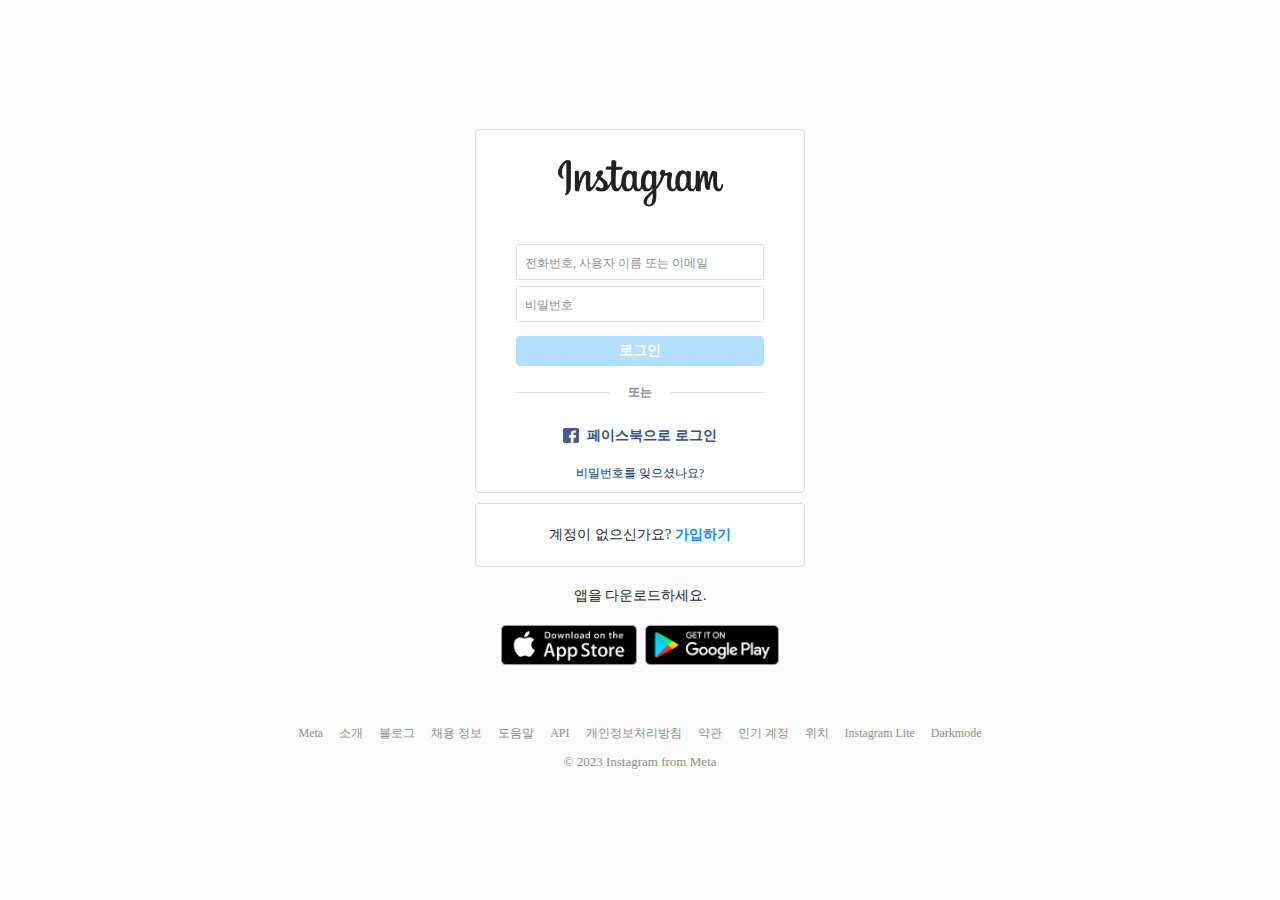
==== login/index.html @ 55e5761c "📝 instagram login page" ====
<!DOCTYPE html>
<html lang="en">
<head>
  <meta charset="UTF-8">
  <meta http-equiv="X-UA-Compatible" content="IE=edge">
  <meta name="viewport" content="width=device-width, initial-scale=1.0">
  <title>Instagram1</title>
  <link rel="apple-touch-icon" sizes="180x180" href="/apple-touch-icon.png">
  <link rel="icon" type="image/png" sizes="32x32" href="/favicon-32x32.png">
  <link rel="icon" type="image/png" sizes="16x16" href="/favicon-16x16.png">
  <link rel="manifest" href="/site.webmanifest">
  <meta name="msapplication-TileColor" content="#da532c">
  <meta name="theme-color" content="#ffffff">
  <link rel="stylesheet" href="./style.css">
</head>
<body>
  <div class="wrapper">
    <div class="form-container">
      <div class="box">
        <h1 class="logo">
          <img src="./images/logo-light.png" alt="instagram light-logo" class="logo-light">
          <img src="./images/logo-dark.png" alt="instagram dark-logo" class="logo-dark">
        </h1>

        <div class="signin-form" id="signin-form">
          <div class="form-group">
            <div class="animate-input">
              <span>전화번호, 사용자 이름 또는 이메일</span>
              <input type="text">
            </div>
          </div>
          <div class="form-group">
            <div class="animate-input">
              <span>비밀번호</span>
              <input type="password">
              <button>비밀번호 표시</button>
            </div>
          </div>
          <div class="btn-group">
            <button class="btn-login" id="btn-login" disabled>로그인</button>
          </div>
          <div class="or-box">
            <div></div>
            <div>또는</div>
            <div></div>
          </div>
          <div class="btn-group">
            <button class="btn-fb">
              <img src="./images/facebook-icon.png" alt="facebook-icon">
              <span>페이스북으로 로그인</span>
            </button>
          </div>
          <a href="" class="forgot-pw">비밀번호를 잊으셨나요?</a>
        </div>
      </div>

      <div class="join-box box">
        <p>
          계정이 없으신가요?
          <a href="">가입하기</a>
        </p>
      </div>

      <div class="app-download">
        <p>앱을 다운로드하세요.</p>
        <div class="store-link">
          <a href="">
            <img src="./images/app-store.png" alt="app-store-img">
          </a>
          <a href="">
            <img src="./images/gg-play.png" alt="gg-play-img">
          </a>
        </div>
      </div>
    </div>

    <footer>
      <ul class="links">
        <li><a href="">Meta</a></li>
        <li><a href="">소개</a></li>
        <li><a href="">블로그</a></li>
        <li><a href="">채용 정보</a></li>
        <li><a href="">도움말</a></li>
        <li><a href="">API</a></li>
        <li><a href="">개인정보처리방침</a></li>
        <li><a href="">약관</a></li>
        <li><a href="">인기 계정</a></li>
        <li><a href="">위치</a></li>
        <li><a href="">Instagram Lite</a></li>
        <li><a href="" id="darkmode-toggle">Darkmode</a></li>
      </ul>
      <div class="copyright">© 2023 Instagram from Meta</div>
    </footer>
  </div>
  <script src="./script.js"></script>
</body>
</html>
---- login/style.css ----
:root {
  --body-bg: #fafafa;
  --box-bg: #fff;
  --box-border-color: #dbdbdb;
  --txt-color: #262626;
  --txt-second-color: #8e8e8e;
  --btn-bg: #0095f6;
  --btn-color: #fff;
  --fb-color: #385185;
  --a-color: #00376b;
}

.dark {
  --body-bg: #151515;
  --box-bg: #151515;
  --box-border-color: #262626;
  --txt-color: #d2d2d2;
}

* {
  margin: 0;
  padding: 0;
  box-sizing: border-box;
}

li {
  list-style: none;
}

a {
  text-decoration: none;
}

body {
  background-color: var(--body-bg);
  color: var(--txt-color);
}

.wrapper {
  display: flex;
  flex-direction: column;
  justify-content: center;
  align-items: center;
  height: 100vh;
}

.form-container {
  width: 350px;
  margin-bottom: 10px;
  padding: 10px;
}

.box {
  border: 1px solid var(--box-border-color);
  background-color: var(--box-bg);
  border-radius: 5px;
}

.form-container .logo {
  width: 175px;
  height: 50px;
  margin: 20px auto;
}

.form-container .logo img {
  width: 100%;
}

.logo-dark {
  display: none;
}

/* body한테 dark라는 클래스가 있을 때 .logo-dark */
.dark .logo-dark {
  display: block;
}

.dark .logo-light {
  display: none;
}

.signin-form {
  padding-top: 24px;
  margin-bottom: 10px;
}

.form-group {
  margin: 0 40px 6px;
  /* margin : 0 40px 6px 40px */
}

.animate-input {
  position: relative;
  height: 36px;
  border: 1px solid var(--box-border-color);
  border-radius: 3px;
}

.animate-input span {
  position: absolute;
  left: 8px;
  font-size: 12px;
  color: var(--txt-second-color);
  line-height: 36px;
  /* 이벤트 제어 : HTML요소에 정의된 클릭을 비활성화 시켜준다. 
  요소가 포인터 이벤트에 반응 X */
  pointer-events: none;
  transform-origin: left;
}

.animate-input input {
  width: 100%;
  height: 100%;
  padding: 8px;
  border: none;
  outline: none;
  background-color: var(--box-bg);
  color: var(--txt-color);
}

.animate-input.active span {
  transform: scale(0.8) translateY(-10px);
}

.animate-input.active input {
  padding: 14px 0 2px 8px;
}

.animate-input button {
  position: absolute;
  right: 8px;
  top: 50%;
  transform: translateY(-50%);
  display: none;
  border: none;
  outline: none;
  background-color:transparent;
  font-weight: 700;
  font-size: 14px;
  cursor: pointer;
}

.animate-input.active button{
  display: inline;
}

.btn-group {
  padding: 8px 40px;
}

.btn-login {
  width: 100%;
  border: none;
  outline: none;
  background-color: var(--btn-bg);
  color: var(--btn-color);
  padding: 6px 10px;
  border-radius: 4px;
  font-size: 14px;
  font-weight: 700;
  cursor: pointer;
}

button:disabled {
  cursor: not-allowed;
  background-color: rgba(0, 149, 246, 0.3);
}

.or-box {
  display: flex;
  align-items: center;
  /* 위, 좌/우, 아래 */
  padding: 10px 40px 18px;

}

.or-box div:nth-child(1),
.or-box div:nth-child(3) {
  flex-grow: 1;
  height: 1px;
  background-color: var(--box-border-color);
}

.or-box div:nth-child(2) {
  font-size: 12px;
  font-weight: 700;
  color: var(--txt-second-color);
  margin: 0 18px;
}

.btn-fb {
  display: flex;
  justify-content: center;
  align-items: center;
  width: 100%;
  border: none;
  outline: none;
  background-color: transparent;
  cursor: pointer;
}

.btn-fb img {
  width: 16px;
  margin-right: 8px;
}

.btn-fb span {
  font-size: 14px;
  font-weight: 700;
  color: var(--fb-color);
}

.forgot-pw {
  display: block;
  font-size: 12px;
  margin-top: 12px;
  text-align: center;
  color: var(--a-color);
}

.join-box {
  margin: 10px 0;
  padding: 22px;
}

.join-box p {
  font-size: 14px;
  text-align: center;
}

.join-box a {
  font-weight: 700;
  color: var(--btn-bg);
}

.app-download {
  display: flex;
  flex-direction: column;
}

.app-download p {
  font-size: 14px;
  text-align: center;
  margin: 10px;
}

.store-link {
  display: flex;
  justify-content: center;
  padding: 10px;
}

.store-link a img {
  height: 40px;
}

.store-link a:nth-child(1) {
  margin-right: 8px;
}

footer {
  padding-top: 24px;
}

.links {
  display: flex;
  justify-content: center;
  align-items: center;
  flex-wrap: wrap;
}

.links a {
  color: var(--txt-second-color);
  font-size: 12px;
  margin: 0 8px;
}

.copyright {
  padding: 12px 0;
  color: var(--txt-second-color);
  font-size: 13px;
  text-align: center;
}
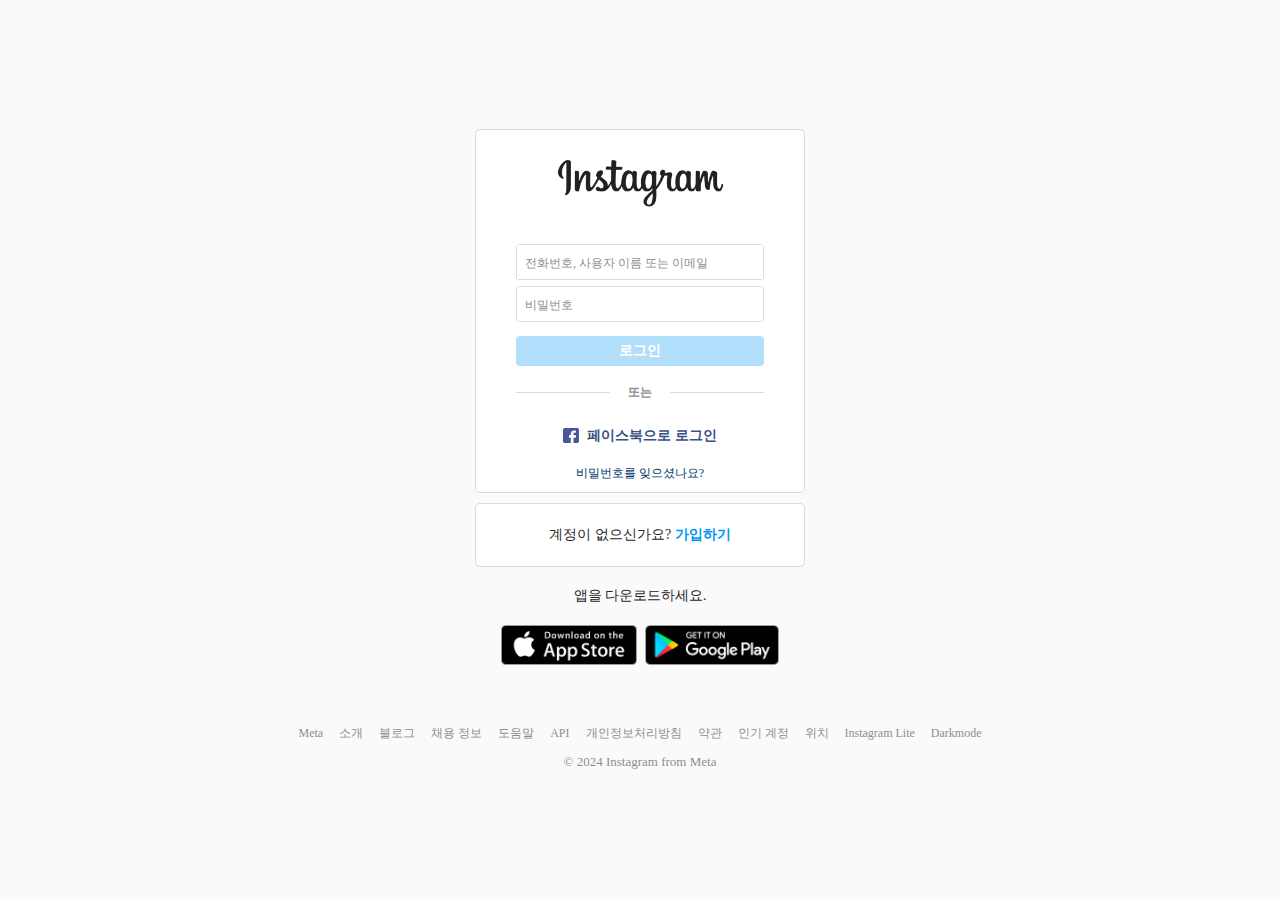
==== commit 9a3757c3: "📝 Change copyright" ====
--- a/login/index.html
+++ b/login/index.html
@@ -4,10 +4,10 @@
   <meta charset="UTF-8">
   <meta http-equiv="X-UA-Compatible" content="IE=edge">
   <meta name="viewport" content="width=device-width, initial-scale=1.0">
-  <title>Instagram1</title>
-  <link rel="apple-touch-icon" sizes="180x180" href="/apple-touch-icon.png">
-  <link rel="icon" type="image/png" sizes="32x32" href="/favicon-32x32.png">
-  <link rel="icon" type="image/png" sizes="16x16" href="/favicon-16x16.png">
+  <title>Instagram</title>
+  <link rel="apple-touch-icon" sizes="180x180" href="./apple-touch-icon.png">
+  <link rel="icon" type="image/png" sizes="32x32" href="./favicon-32x32.png">
+  <link rel="icon" type="image/png" sizes="16x16" href="./favicon-16x16.png">
   <link rel="manifest" href="/site.webmanifest">
   <meta name="msapplication-TileColor" content="#da532c">
   <meta name="theme-color" content="#ffffff">
@@ -89,9 +89,9 @@
         <li><a href="">Instagram Lite</a></li>
         <li><a href="" id="darkmode-toggle">Darkmode</a></li>
       </ul>
-      <div class="copyright">© 2023 Instagram from Meta</div>
+      <div class="copyright">© 2024 Instagram from Meta</div>
     </footer>
   </div>
   <script src="./script.js"></script>
 </body>
-</html>+</html>
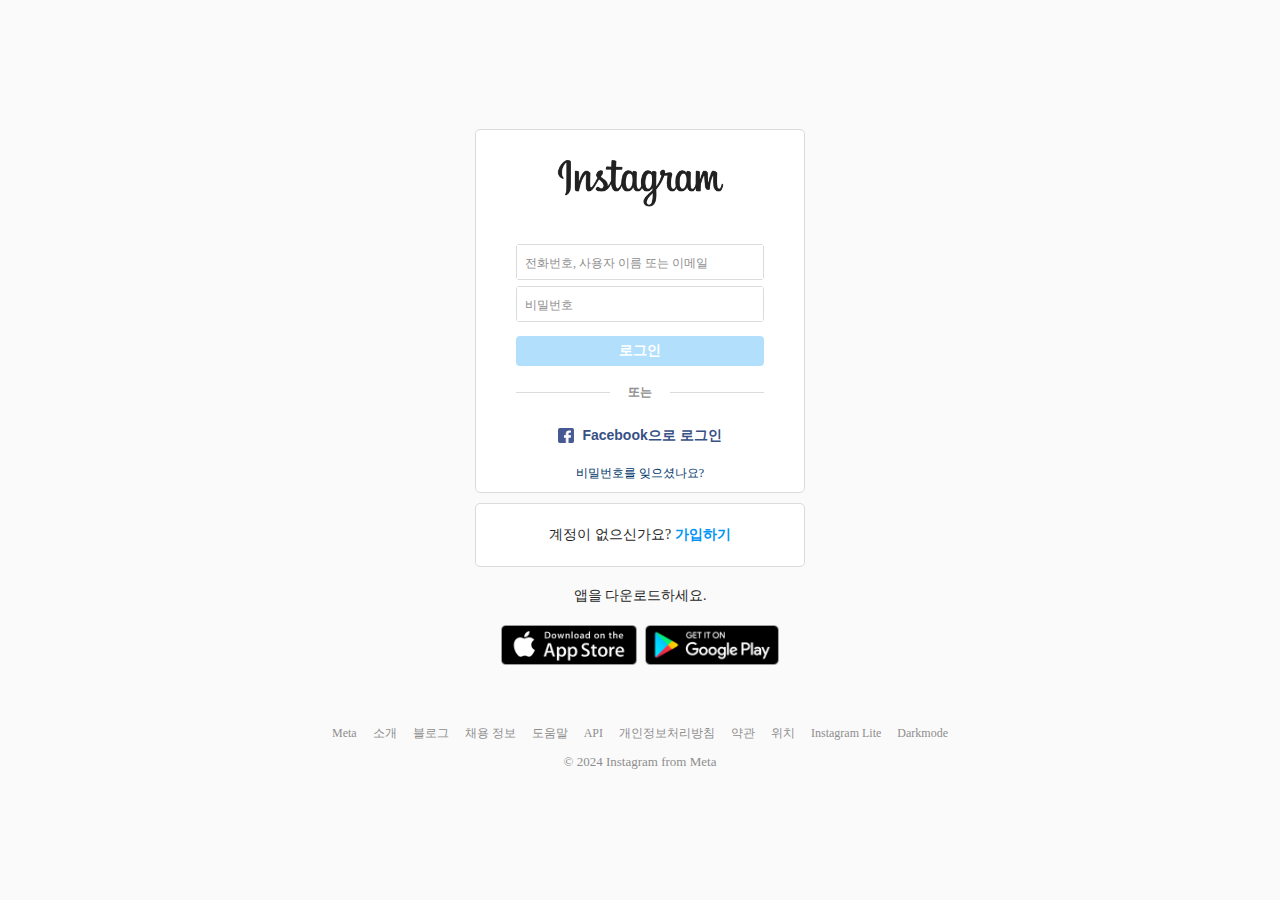
==== commit cb1ce144: "footer 인기계정 제거" ====
--- a/login/index.html
+++ b/login/index.html
@@ -16,7 +16,7 @@
 <body>
   <div class="wrapper">
     <div class="form-container">
-      <div class="box">
+      <div class="box input-box">
         <h1 class="logo">
           <img src="./images/logo-light.png" alt="instagram light-logo" class="logo-light">
           <img src="./images/logo-dark.png" alt="instagram dark-logo" class="logo-dark">
@@ -47,14 +47,14 @@
           <div class="btn-group">
             <button class="btn-fb">
               <img src="./images/facebook-icon.png" alt="facebook-icon">
-              <span>페이스북으로 로그인</span>
+              <span>Facebook으로 로그인</span>
             </button>
           </div>
           <a href="" class="forgot-pw">비밀번호를 잊으셨나요?</a>
         </div>
       </div>
 
-      <div class="join-box box">
+      <div class="box join-box">
         <p>
           계정이 없으신가요?
           <a href="">가입하기</a>
@@ -84,7 +84,6 @@
         <li><a href="">API</a></li>
         <li><a href="">개인정보처리방침</a></li>
         <li><a href="">약관</a></li>
-        <li><a href="">인기 계정</a></li>
         <li><a href="">위치</a></li>
         <li><a href="">Instagram Lite</a></li>
         <li><a href="" id="darkmode-toggle">Darkmode</a></li>
